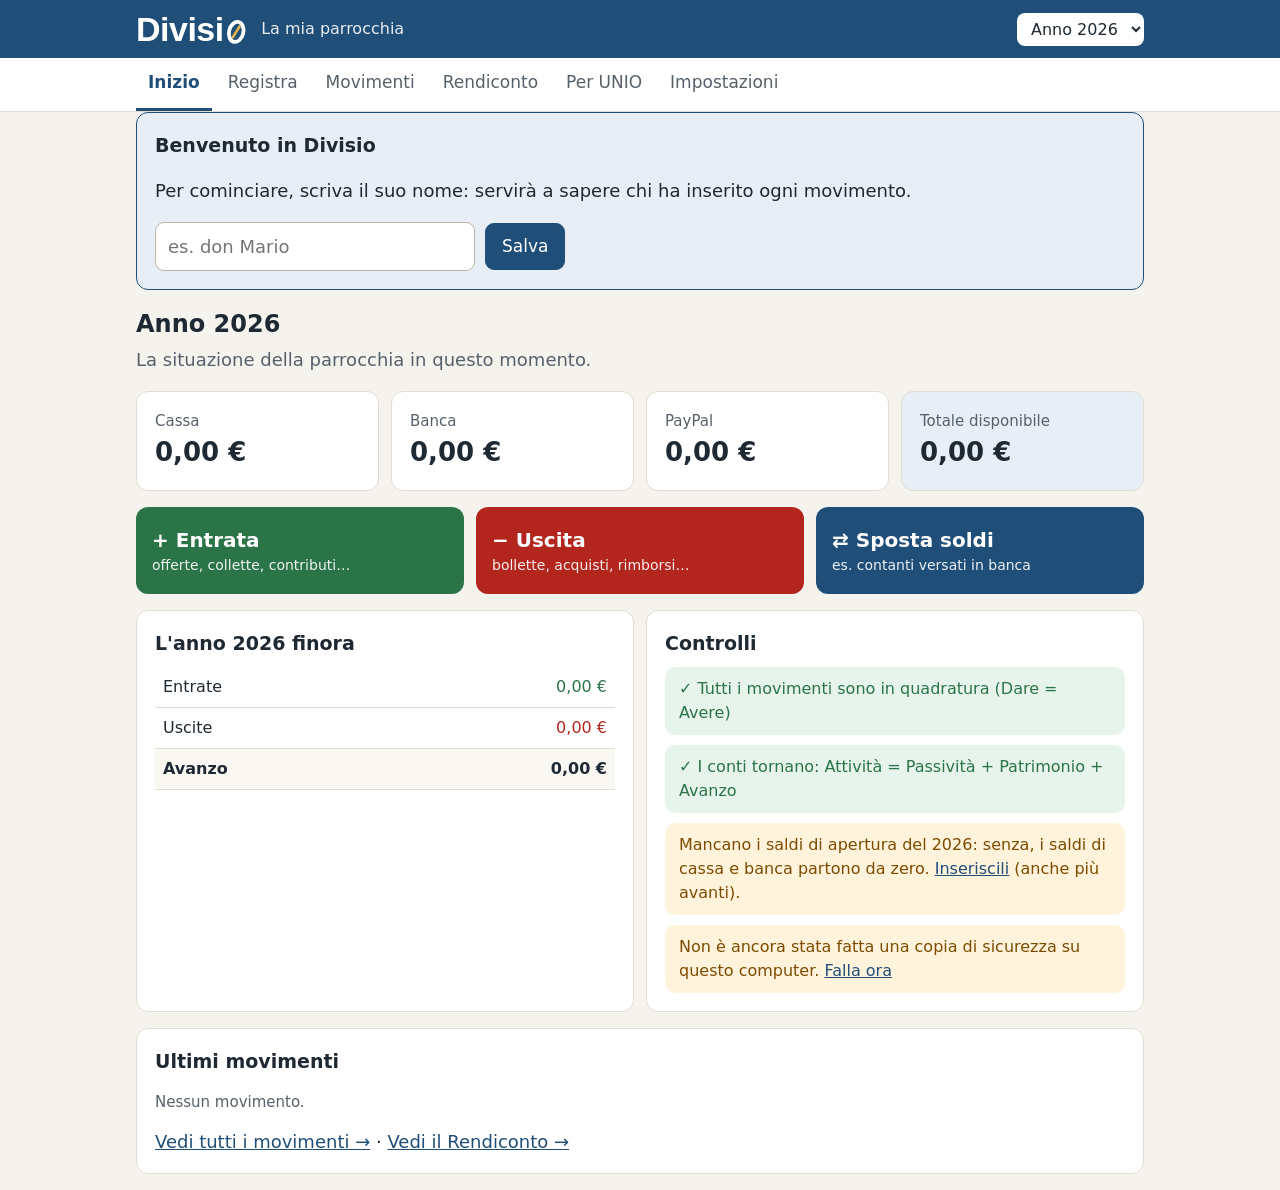
==== index.html @ e65a85db "Divisio: prima versione (fasi 0-3 e condivisione) Contabilità parrocchiale semplice per la Diocesi d" ====
<!doctype html>
<html lang="it">
<head>
<meta charset="utf-8">
<meta name="viewport" content="width=device-width, initial-scale=1">
<title>Divisio</title>
<meta name="description" content="Contabilità parrocchiale semplice: entrate, uscite e Rendiconto per la Diocesi.">
<meta name="theme-color" content="#1f4e79">
<link rel="manifest" href="manifest.webmanifest">
<link rel="icon" href="icone/icona.svg" type="image/svg+xml">
<link rel="apple-touch-icon" href="icone/icona-192.png">
<link rel="stylesheet" href="css/divisio.css">
</head>
<body>
<a class="salta" href="#principale">Vai al contenuto</a>
<header class="testata">
  <div class="contenitore testata-riga">
    <h1 class="marchio" aria-label="Divisio"><span aria-hidden="true">Divisi</span><svg class="marchio-o" viewBox="0 0 66 80" aria-hidden="true">
      <ellipse cx="33" cy="41" rx="21" ry="30" transform="rotate(14 33 41)" fill="none" stroke="currentColor" stroke-width="11"/>
      <line x1="23" y1="57" x2="43" y2="25" stroke="#e0b252" stroke-width="8" stroke-linecap="round"/>
    </svg></h1>
    <span id="nome-parrocchia" class="sotto"></span>
    <span class="spazio"></span>
    <span id="stato-condivisione"></span>
    <label class="nascosto" for="anno">Anno</label>
    <select id="anno" class="scegli-anno"></select>
  </div>
</header>
<nav class="menu" aria-label="Sezioni"><div class="contenitore" id="menu"></div></nav>
<main id="principale" class="contenitore" tabindex="-1">
  <noscript><p>Divisio ha bisogno di JavaScript: lo attivi nel browser.</p></noscript>
  <p class="hint">Caricamento…</p>
</main>
<script type="module" src="js/app.js"></script>
</body>
</html>
---- css/divisio.css ----
/* Divisio – stile. Caratteri grandi, contrasto alto, pochi colori con un significato preciso:
   verde = entrate, rosso = uscite, blu = spostamenti e azioni, arancio = avvisi. */
:root {
  color-scheme: light;
  --sfondo: #f5f3ee; --carta: #fff; --testo: #1f2933; --tenue: #56616b; --linea: #e2ddd2;
  --blu: #1f4e79; --blu-chiaro: #e7eef6; --oro: #a8761f;
  --verde: #2b7448; --verde-chiaro: #e6f4ec; --rosso: #b3261e; --rosso-chiaro: #fdecea;
  --arancio: #7d4b00; --arancio-chiaro: #fff3dc;
}
* { box-sizing: border-box; }
body { margin: 0; background: var(--sfondo); color: var(--testo); font: 18px/1.5 system-ui, -apple-system, "Segoe UI", Roboto, sans-serif; }
a { color: var(--blu); }
.contenitore { max-width: 1040px; margin: 0 auto; padding: 0 16px; }
.salta { position: absolute; left: -999px; } .salta:focus { left: 8px; top: 8px; background: #fff; padding: 8px; z-index: 30; }
.nascosto { position: absolute; width: 1px; height: 1px; overflow: hidden; clip: rect(0 0 0 0); }

/* testata e menu */
.testata { background: var(--blu); color: #fff; padding: 12px 0; }
.testata-riga { display: flex; align-items: center; gap: 14px; flex-wrap: wrap; }
.testata h1 { margin: 0; font-size: 26px; letter-spacing: .5px; }
/* scritta "Divisio": lettere piene e arrotondate, "o" finale disegnata (ovale inclinato con barra di divisione dorata) */
.testata h1.marchio { display: inline-flex; align-items: flex-end; font-family: "Avenir Next", Avenir, "Segoe UI", "Helvetica Neue", Arial, sans-serif;
  font-weight: 800; font-size: 34px; line-height: 1; letter-spacing: -.5px; }
.marchio-o { height: .8em; width: auto; margin-left: .03em; margin-bottom: .01em; overflow: visible; }
.testata .sotto { opacity: .9; font-size: 16px; }
.nuvola { background: rgba(255,255,255,.15); color: #fff; border: 1px solid rgba(255,255,255,.4); border-radius: 999px; padding: 4px 12px; font: inherit; font-size: 14px; cursor: pointer; }
.nuvola.avviso-nuvola { background: #fff3dc; color: #7d4b00; border-color: #fff3dc; font-weight: 600; }
ol.passi li { margin: 6px 0; }
.spunta-grande { width: 22px; height: 22px; }
.scegli-anno { width: auto; font-size: 16px; padding: 6px 10px; border-radius: 8px; border: 0; }
.menu { background: #fff; border-bottom: 1px solid var(--linea); position: sticky; top: 0; z-index: 10; }
.menu .contenitore { display: flex; gap: 4px; overflow-x: auto; }
.menu button { background: none; border: 0; border-bottom: 3px solid transparent; padding: 12px; font: inherit; font-size: 17px; color: var(--tenue); cursor: pointer; white-space: nowrap; }
.menu button.on { color: var(--blu); border-bottom-color: var(--blu); font-weight: 600; }
main { padding-top: 20px; padding-bottom: 80px; outline: none; }

/* testi */
h2 { font-size: 24px; margin: 4px 0; }
h3 { font-size: 19px; margin: 0 0 10px; }
.lead { color: var(--tenue); margin: 0 0 18px; }
.hint { color: var(--tenue); font-size: 15px; }
.piede { margin: 10px 0 0; }
.codice { font-family: ui-monospace, Menlo, Consolas, monospace; font-size: 13px; color: var(--tenue); }
.nowrap { white-space: nowrap; }

/* blocchi */
.card { background: var(--carta); border: 1px solid var(--linea); border-radius: 12px; padding: 18px; margin-bottom: 16px; }
.card.evidenza { border-color: var(--blu); background: var(--blu-chiaro); }
.griglia { display: grid; gap: 12px; }
.g4 { grid-template-columns: repeat(auto-fit, minmax(190px, 1fr)); }
.g2 { grid-template-columns: repeat(auto-fit, minmax(280px, 1fr)); }
.griglia.voce { grid-template-columns: minmax(180px, 1fr) 2fr; }
.riga { display: flex; gap: 10px; flex-wrap: wrap; align-items: center; }
.spazio { flex: 1; }
.riga-bottoni { display: flex; gap: 10px; flex-wrap: wrap; margin-top: 18px; }
.scorri { overflow-x: auto; }

.saldo .etichetta { color: var(--tenue); font-size: 15px; }
.saldo .valore { font-size: 26px; font-weight: 650; font-variant-numeric: tabular-nums; }
.saldo.totale { background: var(--blu-chiaro); }

/* pulsanti */
.azioni-grandi { display: grid; grid-template-columns: repeat(auto-fit, minmax(200px, 1fr)); gap: 12px; margin-bottom: 16px; }
.grande { border: 0; border-radius: 12px; padding: 18px 16px; font: inherit; font-size: 20px; font-weight: 600; cursor: pointer; text-align: left; color: #fff; }
.grande small { display: block; font-weight: 400; font-size: 14px; opacity: .92; }
.grande.entrata { background: var(--verde); } .grande.uscita { background: var(--rosso); } .grande.sposta { background: var(--blu); }
.btn { display: inline-block; border: 1px solid var(--blu); background: var(--blu); color: #fff; border-radius: 9px; padding: 10px 16px; font: inherit; font-size: 17px; cursor: pointer; }
.btn.sec { background: #fff; color: var(--blu); }
.btn.pericolo { background: #fff; color: var(--rosso); border-color: var(--rosso); }
.btn.piccolo { font-size: 15px; padding: 6px 10px; }
.btn:disabled { opacity: .45; cursor: not-allowed; }
button:focus-visible, input:focus-visible, select:focus-visible, a:focus-visible, summary:focus-visible { outline: 3px solid #f0a500; outline-offset: 2px; }

/* moduli */
label.campo { display: block; font-weight: 600; margin: 14px 0 6px; }
input[type=text], input[type=date], input[type=search], select { font: inherit; font-size: 18px; padding: 10px 12px; border: 1px solid #bdb5a4; border-radius: 9px; background: #fff; width: 100%; color: var(--testo); }
input.importo { font-size: 24px; font-weight: 600; max-width: 240px; }
input.n { text-align: right; min-width: 110px; }
.scelta { display: flex; gap: 8px; flex-wrap: wrap; }
.scelta button { flex: 1; min-width: 140px; border: 2px solid var(--linea); background: #fff; border-radius: 10px; padding: 12px; font: inherit; font-size: 18px; cursor: pointer; color: var(--testo); }
.scelta button.on.entrata { border-color: var(--verde); background: var(--verde-chiaro); color: var(--verde); font-weight: 650; }
.scelta button.on.uscita { border-color: var(--rosso); background: var(--rosso-chiaro); color: var(--rosso); font-weight: 650; }
.scelta button.on.sposta { border-color: var(--blu); background: var(--blu-chiaro); color: var(--blu); font-weight: 650; }
.spunta { white-space: nowrap; font-size: 15px; color: var(--tenue); }

/* messaggi */
.nota, .avviso, .ok, .errore { border-radius: 10px; padding: 10px 14px; font-size: 16px; margin-top: 10px; }
.nota { background: var(--blu-chiaro); } .avviso { background: var(--arancio-chiaro); color: var(--arancio); }
.ok { background: var(--verde-chiaro); color: var(--verde); } .errore { background: var(--rosso-chiaro); color: var(--rosso); }
.toast { position: fixed; left: 50%; bottom: 24px; transform: translateX(-50%); background: #1f2933; color: #fff; padding: 12px 20px; border-radius: 10px; font-size: 17px; box-shadow: 0 6px 24px rgba(0,0,0,.2); z-index: 40; max-width: calc(100% - 32px); }

/* tabelle */
table { width: 100%; border-collapse: collapse; font-size: 16px; }
th, td { padding: 8px; border-bottom: 1px solid var(--linea); text-align: left; vertical-align: top; }
th { color: var(--tenue); font-weight: 600; font-size: 13px; text-transform: uppercase; letter-spacing: .3px; }
td.n, th.n { text-align: right; white-space: nowrap; font-variant-numeric: tabular-nums; }
tr.tot td { font-weight: 700; background: #faf8f3; }
.zero { color: #9c968a; } .pos { color: var(--verde); } .neg { color: var(--rosso); }
table.righe { margin-top: 8px; font-size: 15px; }
table.pd td { vertical-align: middle; }
details { margin-top: 8px; }
summary { cursor: pointer; color: var(--blu); font-weight: 600; }

/* rendiconto */
table.rendiconto tr.gruppo td { font-weight: 650; color: var(--blu); background: var(--blu-chiaro); }
table.rendiconto tr.grande-tot td { font-weight: 750; font-size: 17px; background: #f1ede4; }
td.prec, th.prec { color: var(--tenue); }
.pill { display: inline-block; border-radius: 999px; padding: 1px 9px; font-size: 13px; font-weight: 600; margin-left: 6px; }
.ok-pill { background: var(--verde-chiaro); color: var(--verde); } .ko-pill { background: var(--rosso-chiaro); color: var(--rosso); }
input.previsione { max-width: 160px; font-size: 16px; padding: 6px 10px; }
.riga-bottoni.stretta { margin-top: 0; }
.solo-stampa { display: none; }

/* piano dei conti */
.voce-piano { border-top: 1px solid var(--linea); padding: 10px 0; }
.sottoconto { display: grid; grid-template-columns: 90px 1fr auto; gap: 10px; align-items: center; margin: 6px 0 0 8px; }
.sottoconto input[type=text] { font-size: 16px; padding: 6px 10px; }
.sottoconto.spento input[type=text] { color: #9c968a; text-decoration: line-through; }

@media (max-width: 600px) {
  body { font-size: 17px; }
  .saldo .valore { font-size: 22px; }
  th, td { padding: 6px 4px; }
  .griglia.voce { grid-template-columns: 1fr; }
  .sottoconto { grid-template-columns: 1fr auto; } .sottoconto .codice { grid-column: 1 / -1; }
}
@media print {
  .testata, .menu, .riga-bottoni, .btn, .salta, .solo-schermo, .pill, input.previsione { display: none !important; }
  .solo-stampa { display: inline; }
  .card { break-inside: avoid; margin-bottom: 10pt; }
  table { font-size: 10pt; } th, td { padding: 3pt 5pt; }
  .riepilogo { display: none; }
  body { background: #fff; font-size: 12pt; } .card { border: 0; padding: 0; } main { padding: 0; }
}
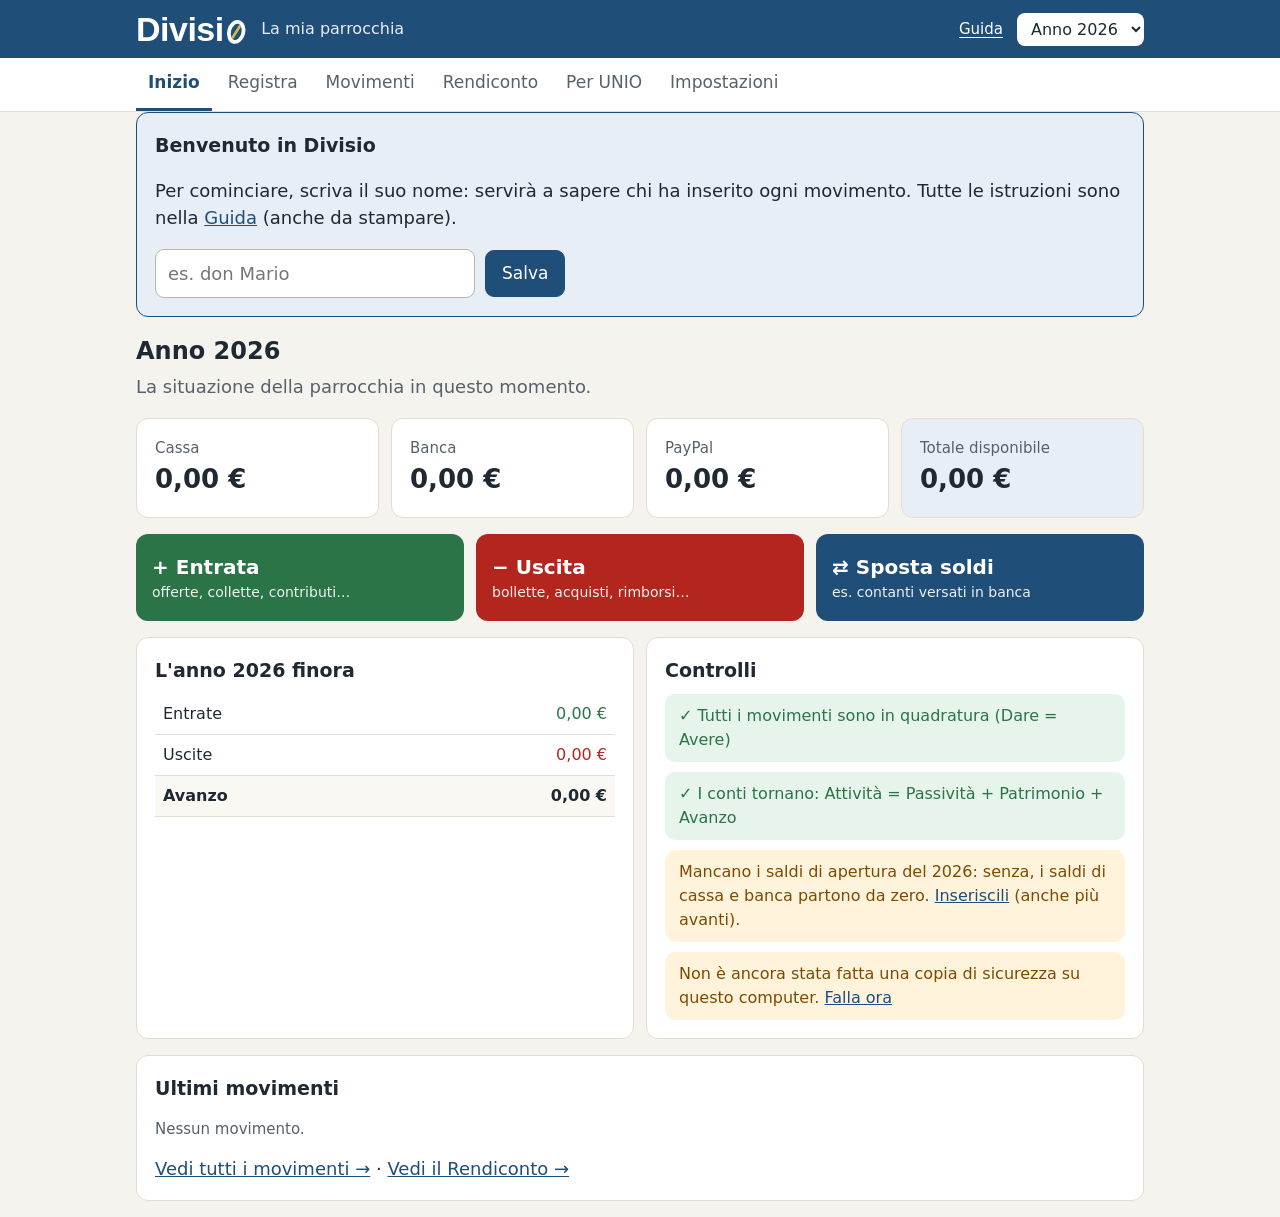
==== commit d219f92e: "Guida di Divisio online e link "Guida" nell'app - guida.html: avvio per parroco, collaboratori e alt" ====
--- a/index.html
+++ b/index.html
@@ -22,6 +22,7 @@
     <span id="nome-parrocchia" class="sotto"></span>
     <span class="spazio"></span>
     <span id="stato-condivisione"></span>
+    <a class="link-guida" href="guida.html" target="_blank" rel="noopener">Guida</a>
     <label class="nascosto" for="anno">Anno</label>
     <select id="anno" class="scegli-anno"></select>
   </div>
--- a/css/divisio.css
+++ b/css/divisio.css
@@ -27,6 +27,8 @@
 .nuvola.avviso-nuvola { background: #fff3dc; color: #7d4b00; border-color: #fff3dc; font-weight: 600; }
 ol.passi li { margin: 6px 0; }
 .spunta-grande { width: 22px; height: 22px; }
+.spunta-riga { display: flex; gap: 10px; align-items: flex-start; margin-top: 10px; font-size: 16px; }
+.link-guida { color: #fff; font-size: 15px; text-decoration: underline; text-underline-offset: 3px; }
 .scegli-anno { width: auto; font-size: 16px; padding: 6px 10px; border-radius: 8px; border: 0; }
 .menu { background: #fff; border-bottom: 1px solid var(--linea); position: sticky; top: 0; z-index: 10; }
 .menu .contenitore { display: flex; gap: 4px; overflow-x: auto; }
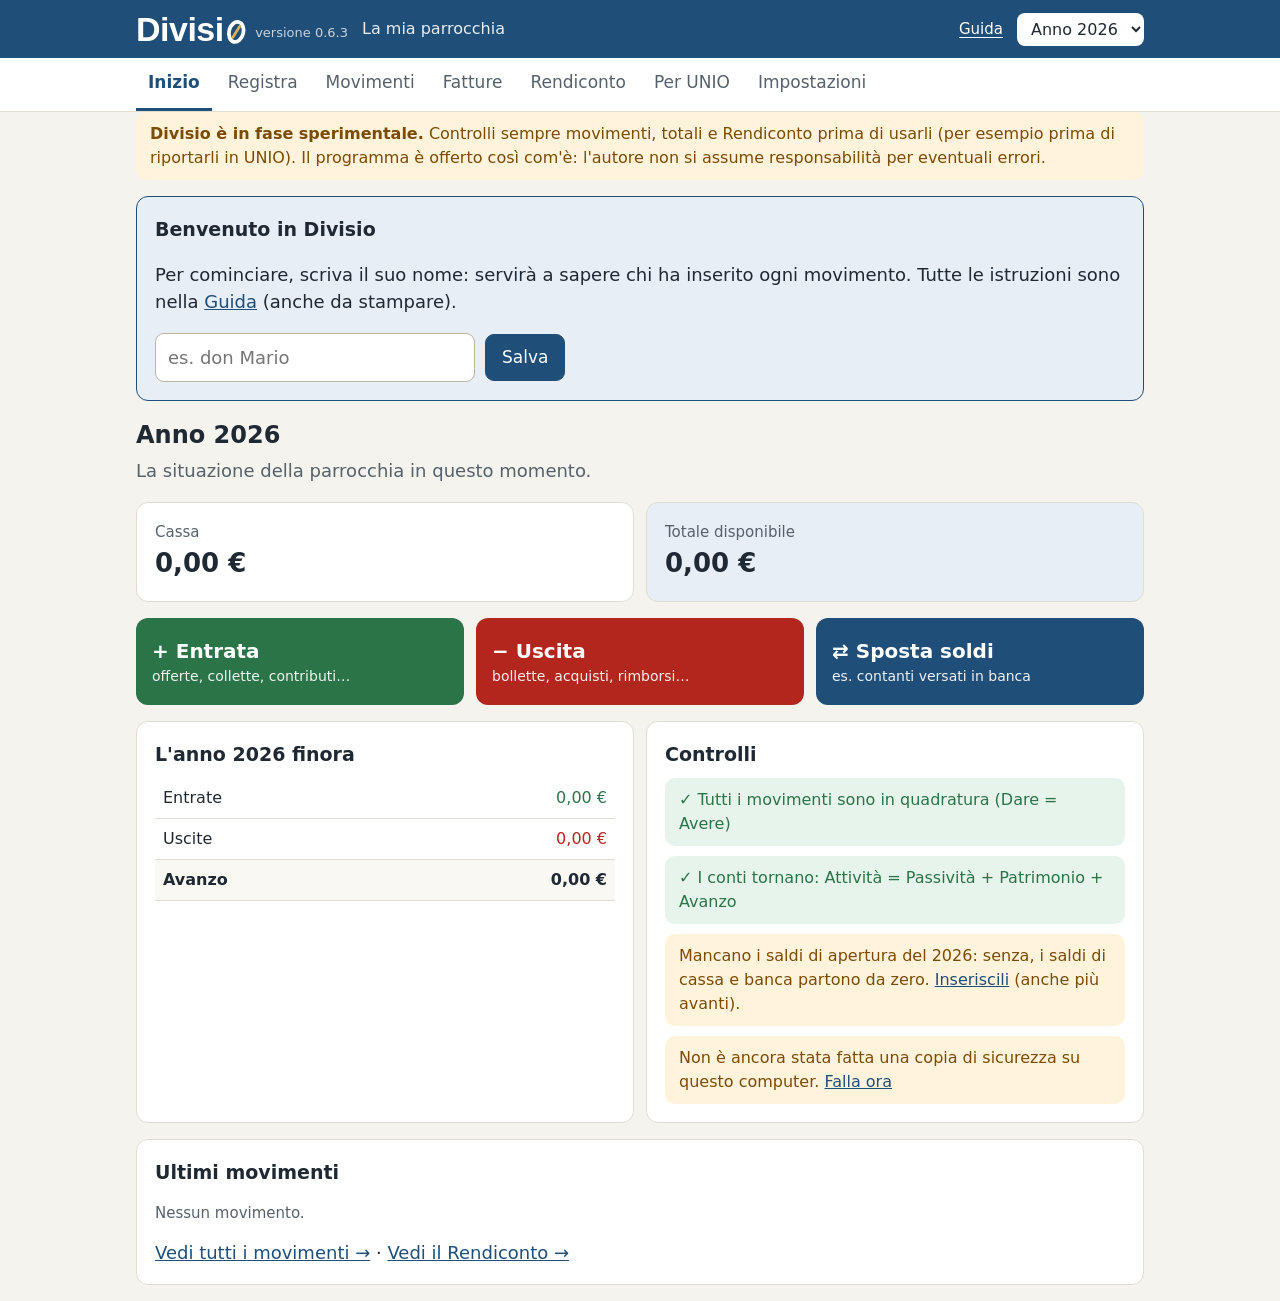
==== commit 8a6daf72: "Collaboratori con il proprio account; versione in alto (0.6.3) Guida, capitoli 5 e 6: il parroco con" ====
--- a/index.html
+++ b/index.html
@@ -19,6 +19,7 @@
       <ellipse cx="33" cy="41" rx="21" ry="30" transform="rotate(14 33 41)" fill="none" stroke="currentColor" stroke-width="11"/>
       <line x1="23" y1="57" x2="43" y2="25" stroke="#e0b252" stroke-width="8" stroke-linecap="round"/>
     </svg></h1>
+    <span id="versione-app" class="versione-app" title="Versione di Divisio"></span>
     <span id="nome-parrocchia" class="sotto"></span>
     <span class="spazio"></span>
     <span id="stato-condivisione"></span>
--- a/css/divisio.css
+++ b/css/divisio.css
@@ -23,6 +23,7 @@
   font-weight: 800; font-size: 34px; line-height: 1; letter-spacing: -.5px; }
 .marchio-o { height: .8em; width: auto; margin-left: .03em; margin-bottom: .01em; overflow: visible; }
 .testata .sotto { opacity: .9; font-size: 16px; }
+.testata .versione-app { opacity: .75; font-size: 13px; margin-left: -6px; align-self: flex-end; padding-bottom: 4px; }
 .nuvola { background: rgba(255,255,255,.15); color: #fff; border: 1px solid rgba(255,255,255,.4); border-radius: 999px; padding: 4px 12px; font: inherit; font-size: 14px; cursor: pointer; }
 .nuvola.avviso-nuvola { background: #fff3dc; color: #7d4b00; border-color: #fff3dc; font-weight: 600; }
 ol.passi li { margin: 6px 0; }
@@ -76,6 +77,26 @@
 /* moduli */
 label.campo { display: block; font-weight: 600; margin: 14px 0 6px; }
 input[type=text], input[type=date], input[type=search], select { font: inherit; font-size: 18px; padding: 10px 12px; border: 1px solid #bdb5a4; border-radius: 9px; background: #fff; width: 100%; color: var(--testo); }
+/* menù a tendina: colori netti. Chrome/Edge recenti disegnano anche l'elenco aperto con questi stili;
+   gli altri browser usano il loro elenco, con almeno i colori di testo e sfondo. */
+select optgroup { color: var(--blu); background: var(--blu-chiaro); font-weight: 700; font-style: normal; }
+select option { color: var(--testo); background: #fff; font-weight: 400; }
+@supports (appearance: base-select) {
+  select, ::picker(select) { appearance: base-select; }
+  select { display: inline-flex; align-items: center; gap: 8px; cursor: pointer; }
+  select::picker-icon { color: var(--blu); margin-left: auto; }
+  ::picker(select) { border: 1px solid #bdb5a4; border-radius: 10px; background: #fff; box-shadow: 0 8px 24px rgba(0, 0, 0, .18);
+                     max-height: min(60vh, 480px); overflow-y: auto; padding: 4px 0; }
+  select optgroup { padding: 0; margin: 0; }
+  select optgroup legend { display: block; padding: 8px 14px 6px; font-size: 15px; color: var(--blu); background: var(--blu-chiaro);
+                           border-top: 1px solid var(--linea); position: sticky; top: -4px; }
+  select option { padding: 8px 14px 8px 22px; font-size: 17px; line-height: 1.35; gap: 8px; }
+  select option:hover, select option:focus-visible { background: var(--blu); color: #fff; outline: none; }
+  select option:checked { font-weight: 650; }
+  select option::checkmark { color: inherit; }
+  select.scegli-anno { gap: 4px; padding: 6px 8px 6px 10px; }
+  select.scegli-anno::picker-icon { font-size: 12px; }
+}
 input.importo { font-size: 24px; font-weight: 600; max-width: 240px; }
 input.n { text-align: right; min-width: 110px; }
 .scelta { display: flex; gap: 8px; flex-wrap: wrap; }
@@ -107,11 +128,30 @@
 table.rendiconto tr.gruppo td { font-weight: 650; color: var(--blu); background: var(--blu-chiaro); }
 table.rendiconto tr.grande-tot td { font-weight: 750; font-size: 17px; background: #f1ede4; }
 td.prec, th.prec { color: var(--tenue); }
-.pill { display: inline-block; border-radius: 999px; padding: 1px 9px; font-size: 13px; font-weight: 600; margin-left: 6px; }
+.pill { display: inline-block; border-radius: 999px; padding: 1px 9px; font-size: 13px; font-weight: 600; margin-left: 6px; background: #f1ede4; color: var(--tenue); }
 .ok-pill { background: var(--verde-chiaro); color: var(--verde); } .ko-pill { background: var(--rosso-chiaro); color: var(--rosso); }
 input.previsione { max-width: 160px; font-size: 16px; padding: 6px 10px; }
 .riga-bottoni.stretta { margin-top: 0; }
 .solo-stampa { display: none; }
+
+.avviso.sperimentale { margin: 0 0 16px; }
+
+/* fatture e scadenze */
+.zona-file { border: 2px dashed #bdb5a4; }
+.zona-file.sopra { border-color: var(--blu); background: var(--blu-chiaro); }
+.voce-carico { border-top: 1px solid var(--linea); padding: 14px 0 6px; }
+.voce-carico:first-of-type { border-top: 0; }
+input.incerto, select.incerto { border: 2px solid #d08a1a; background: var(--arancio-chiaro); }
+.da-controllare { color: var(--arancio); font-weight: 600; font-size: 14px; }
+.presto-pill { background: var(--arancio-chiaro); color: var(--arancio); }
+.teatro-pill { background: #efe7f6; color: #5b3a7a; }
+img.pdf-vista { display: block; width: 100%; max-width: 820px; border: 1px solid var(--linea); border-radius: 9px; margin-top: 8px; background: #fff; box-shadow: 0 2px 10px rgba(0,0,0,.08); }
+.filtro-fatture { margin: 14px 0 6px; }
+.filtro-fatture button { flex: 0 1 auto; min-width: 120px; padding: 8px 14px; font-size: 16px; }
+.riepilogo-fatture .saldo { background: #faf8f3; border-radius: 10px; padding: 10px 14px; }
+table.scadenze td { vertical-align: top; }
+tr.riga-scaduta td:first-child { color: var(--rosso); font-weight: 650; }
+.riga.stretta { margin-top: 8px; } .riga.stretta .campo { margin: 0; }
 
 /* piano dei conti */
 .voce-piano { border-top: 1px solid var(--linea); padding: 10px 0; }
@@ -125,6 +165,10 @@
   th, td { padding: 6px 4px; }
   .griglia.voce { grid-template-columns: 1fr; }
   .sottoconto { grid-template-columns: 1fr auto; } .sottoconto .codice { grid-column: 1 / -1; }
+  table.scadenze > tbody > tr:first-child { display: none; }
+  table.scadenze > tbody > tr { display: grid; grid-template-columns: 1fr auto; border-bottom: 1px solid var(--linea); padding: 6px 0; }
+  table.scadenze > tbody > tr > td { border: 0; padding: 2px 4px; }
+  table.scadenze > tbody > tr > td:nth-child(2), table.scadenze > tbody > tr > td:nth-child(4) { grid-column: 1 / -1; }
 }
 @media print {
   .testata, .menu, .riga-bottoni, .btn, .salta, .solo-schermo, .pill, input.previsione { display: none !important; }
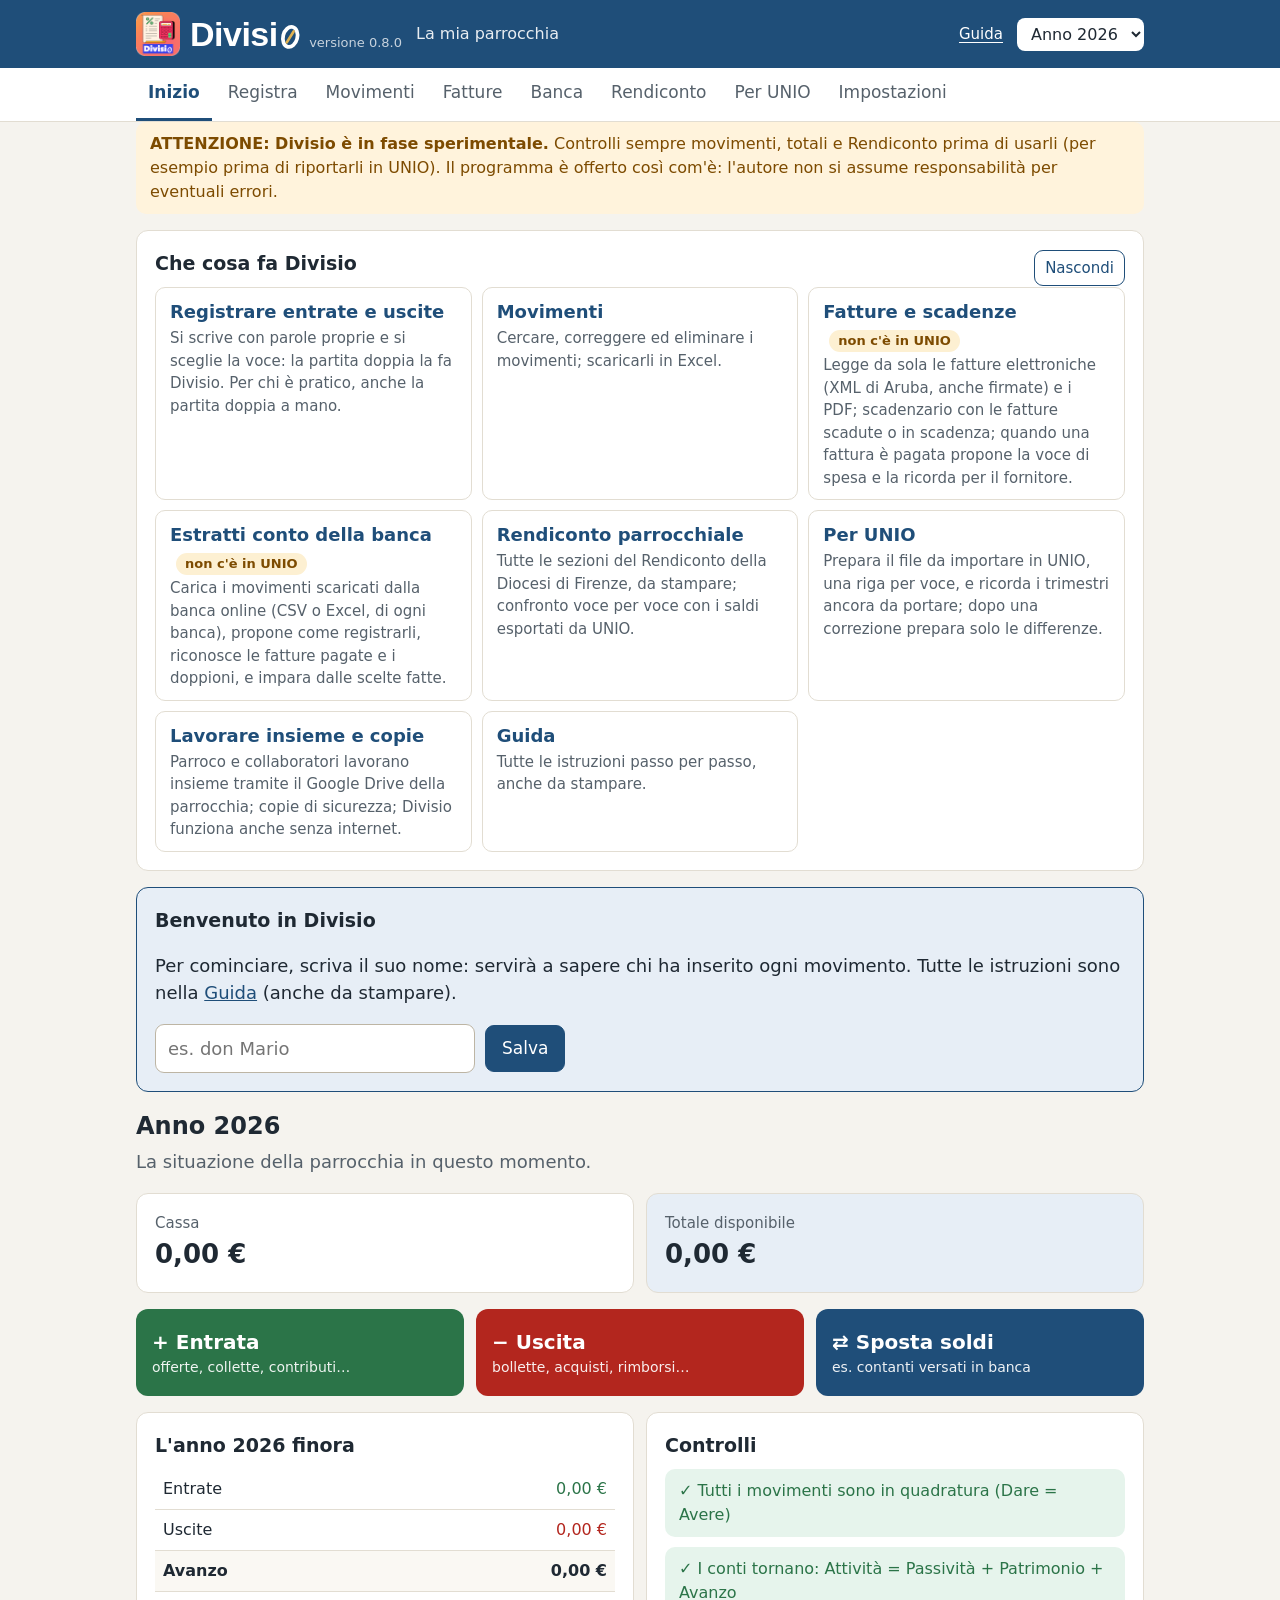
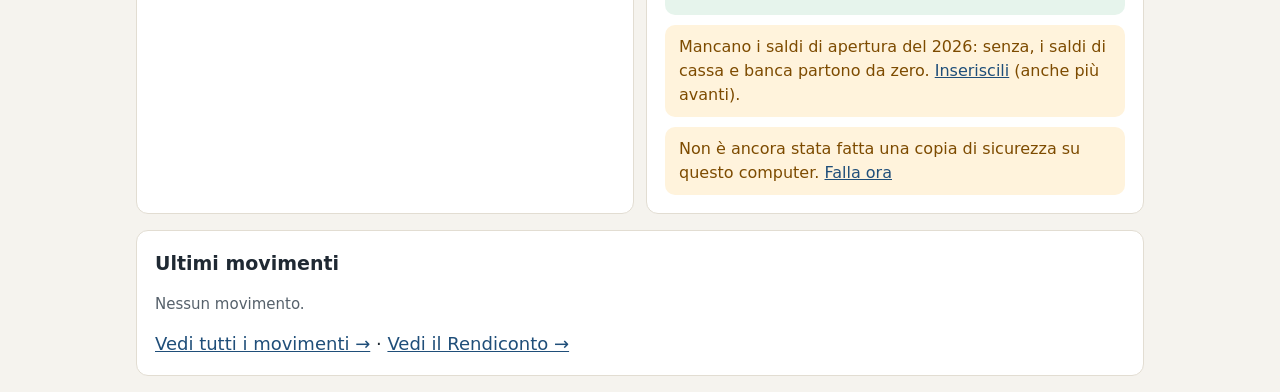
==== commit 79b65c39: "Nuovo logo; fatture della parrocchia, del teatro o al 50% (0.8.0) - Logo dell'utente come icona dell" ====
--- a/index.html
+++ b/index.html
@@ -7,14 +7,16 @@
 <meta name="description" content="Contabilità parrocchiale semplice: entrate, uscite e Rendiconto per la Diocesi.">
 <meta name="theme-color" content="#1f4e79">
 <link rel="manifest" href="manifest.webmanifest">
-<link rel="icon" href="icone/icona.svg" type="image/svg+xml">
-<link rel="apple-touch-icon" href="icone/icona-192.png">
+<link rel="icon" href="icone/icona-32.png" type="image/png" sizes="32x32">
+<link rel="icon" href="icone/icona-192.png" type="image/png" sizes="192x192">
+<link rel="apple-touch-icon" href="icone/icona-180.png">
 <link rel="stylesheet" href="css/divisio.css">
 </head>
 <body>
 <a class="salta" href="#principale">Vai al contenuto</a>
 <header class="testata">
   <div class="contenitore testata-riga">
+    <img class="logo" src="icone/icona-192.png" alt="" width="44" height="44">
     <h1 class="marchio" aria-label="Divisio"><span aria-hidden="true">Divisi</span><svg class="marchio-o" viewBox="0 0 66 80" aria-hidden="true">
       <ellipse cx="33" cy="41" rx="21" ry="30" transform="rotate(14 33 41)" fill="none" stroke="currentColor" stroke-width="11"/>
       <line x1="23" y1="57" x2="43" y2="25" stroke="#e0b252" stroke-width="8" stroke-linecap="round"/>
--- a/css/divisio.css
+++ b/css/divisio.css
@@ -17,6 +17,7 @@
 /* testata e menu */
 .testata { background: var(--blu); color: #fff; padding: 12px 0; }
 .testata-riga { display: flex; align-items: center; gap: 14px; flex-wrap: wrap; }
+.testata .logo { width: 44px; height: 44px; margin-right: -4px; flex: none; }
 .testata h1 { margin: 0; font-size: 26px; letter-spacing: .5px; }
 /* scritta "Divisio": lettere piene e arrotondate, "o" finale disegnata (ovale inclinato con barra di divisione dorata) */
 .testata h1.marchio { display: inline-flex; align-items: flex-end; font-family: "Avenir Next", Avenir, "Segoe UI", "Helvetica Neue", Arial, sans-serif;
@@ -103,6 +104,8 @@
 .scelta button { flex: 1; min-width: 140px; border: 2px solid var(--linea); background: #fff; border-radius: 10px; padding: 12px; font: inherit; font-size: 18px; cursor: pointer; color: var(--testo); }
 .scelta button.on.entrata { border-color: var(--verde); background: var(--verde-chiaro); color: var(--verde); font-weight: 650; }
 .scelta button.on.uscita { border-color: var(--rosso); background: var(--rosso-chiaro); color: var(--rosso); font-weight: 650; }
+.scelta.piccola button { font-size: 15px; padding: 8px 10px; min-width: 120px; }
+.gestione-voce { margin-top: 12px; padding-top: 10px; border-top: 1px dashed var(--linea); }
 .scelta button.on.sposta { border-color: var(--blu); background: var(--blu-chiaro); color: var(--blu); font-weight: 650; }
 .spunta { white-space: nowrap; font-size: 15px; color: var(--tenue); }
 
@@ -178,3 +181,22 @@
   .riepilogo { display: none; }
   body { background: #fff; font-size: 12pt; } .card { border: 0; padding: 0; } main { padding: 0; }
 }
+
+/* Banca: revisione dell'estratto conto */
+table.banca td { vertical-align: top; }
+table.banca td.come { min-width: 260px; max-width: 420px; }
+table.banca select.piccolo, table.banca input.descr-banca { font-size: 15px; padding: 6px 8px; margin-top: 4px; }
+table.banca .testo-banca { font-size: 13px; margin-top: 4px; overflow-wrap: anywhere; }
+table.banca tr.esclusa td { background: #f6f4ef; color: var(--tenue); }
+table.banca tr.incompleta td:first-child { box-shadow: inset 4px 0 0 #d08a1a; }
+.nota.piccola, .ok.piccola, .avviso.piccola { font-size: 14px; padding: 6px 10px; margin-top: 0; }
+.spunta-riga.piccola { font-size: 14px; margin-top: 6px; }
+
+/* Inizio: indice delle funzioni */
+.indice-funzioni .griglia { gap: 10px; }
+.funzione { display: block; border: 1px solid var(--linea); border-radius: 10px; padding: 10px 14px; text-decoration: none; color: var(--testo); background: #fff; }
+.funzione:hover { border-color: var(--blu); background: var(--blu-chiaro); }
+.funzione b { color: var(--blu); }
+.funzione span:last-child { display: block; font-size: 15px; color: var(--tenue); margin-top: 2px; }
+.solo-divisio { background: #fdf0d2; color: #7d4b00; }
+.indice-ridotto { margin: -6px 0 14px; }
